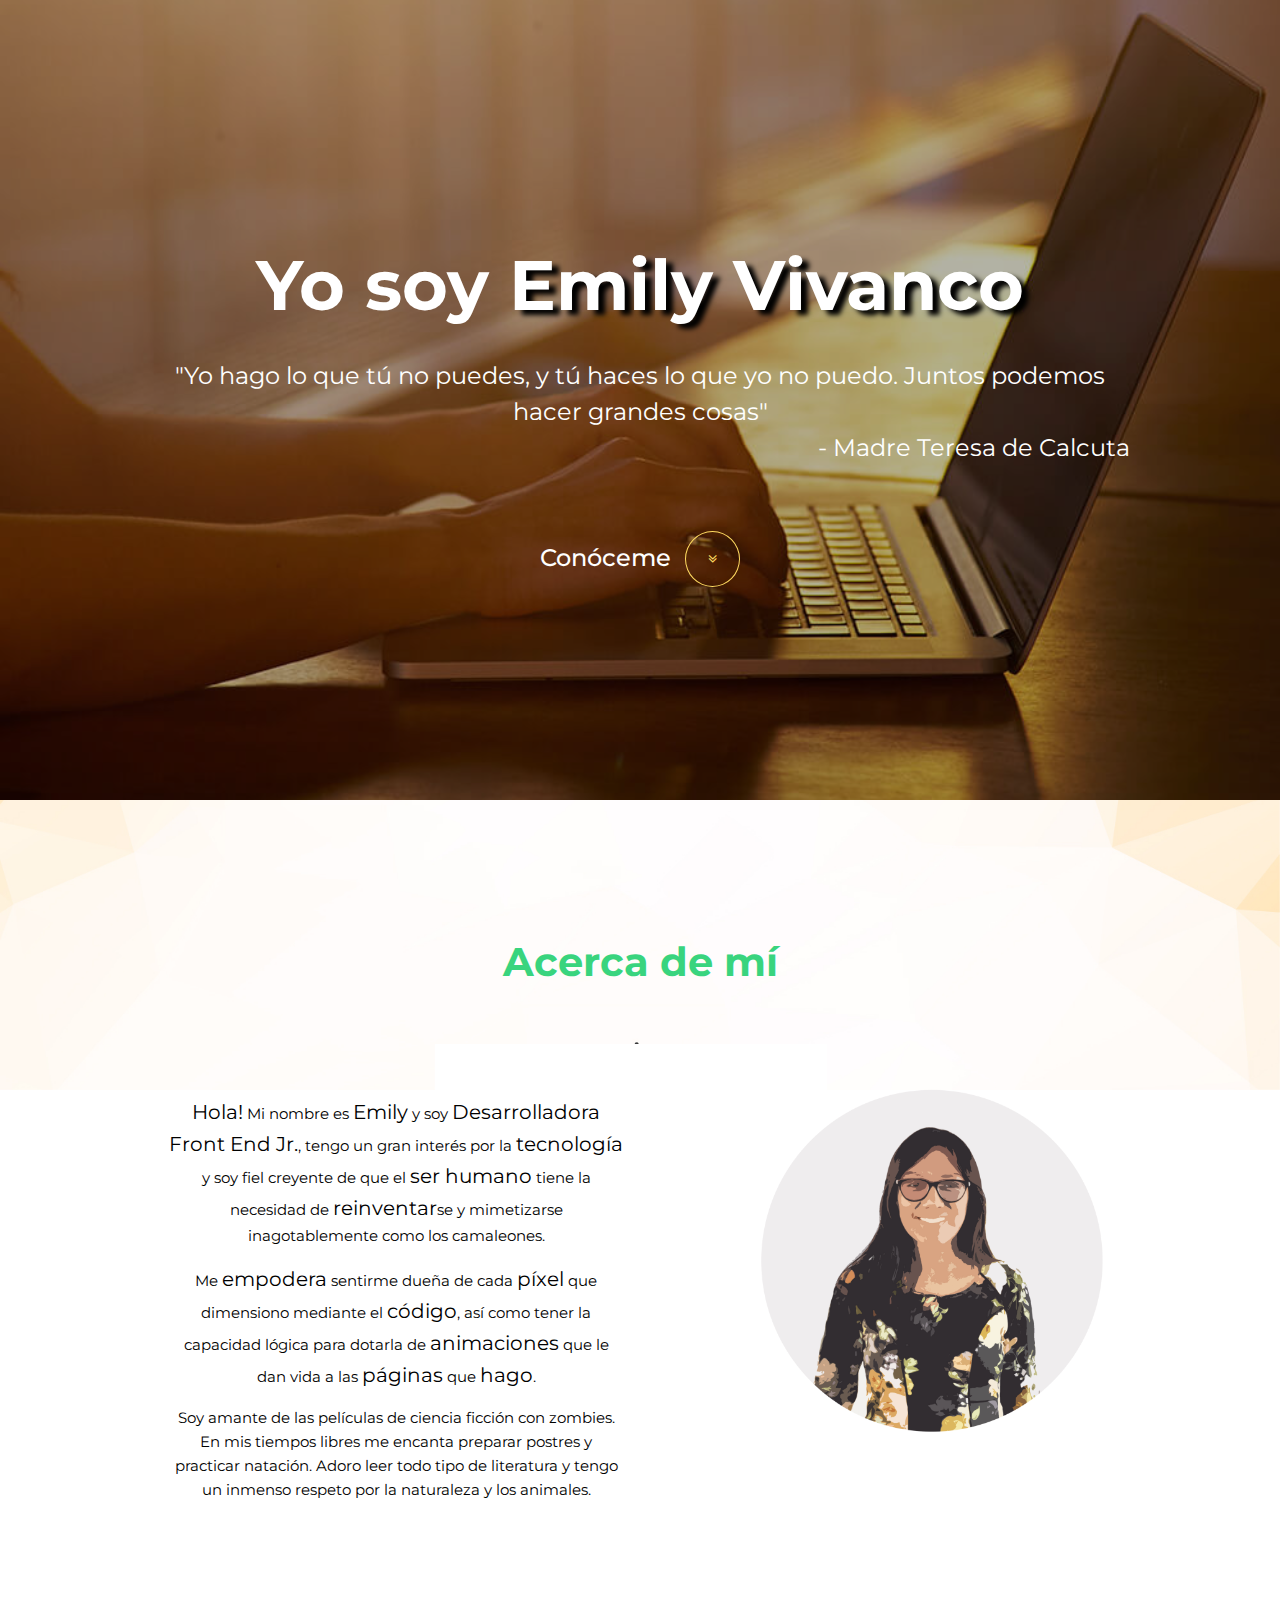
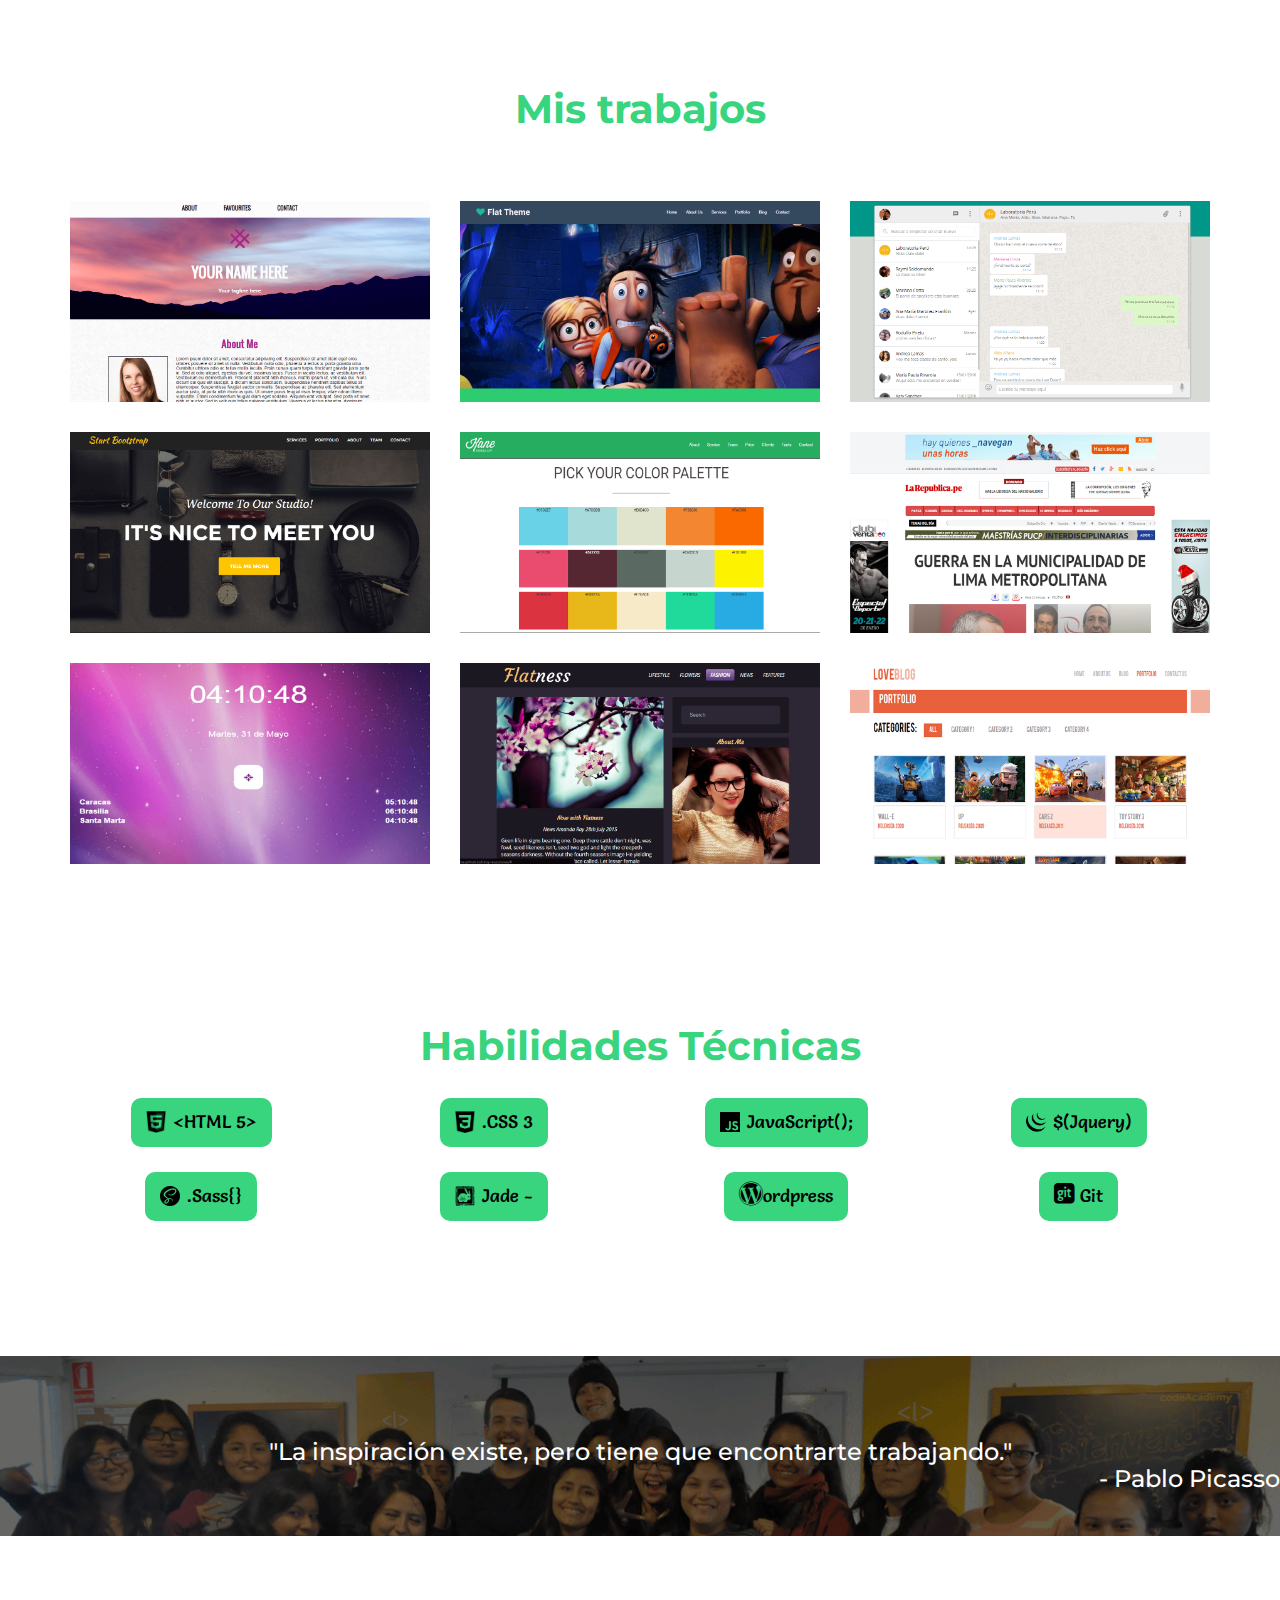
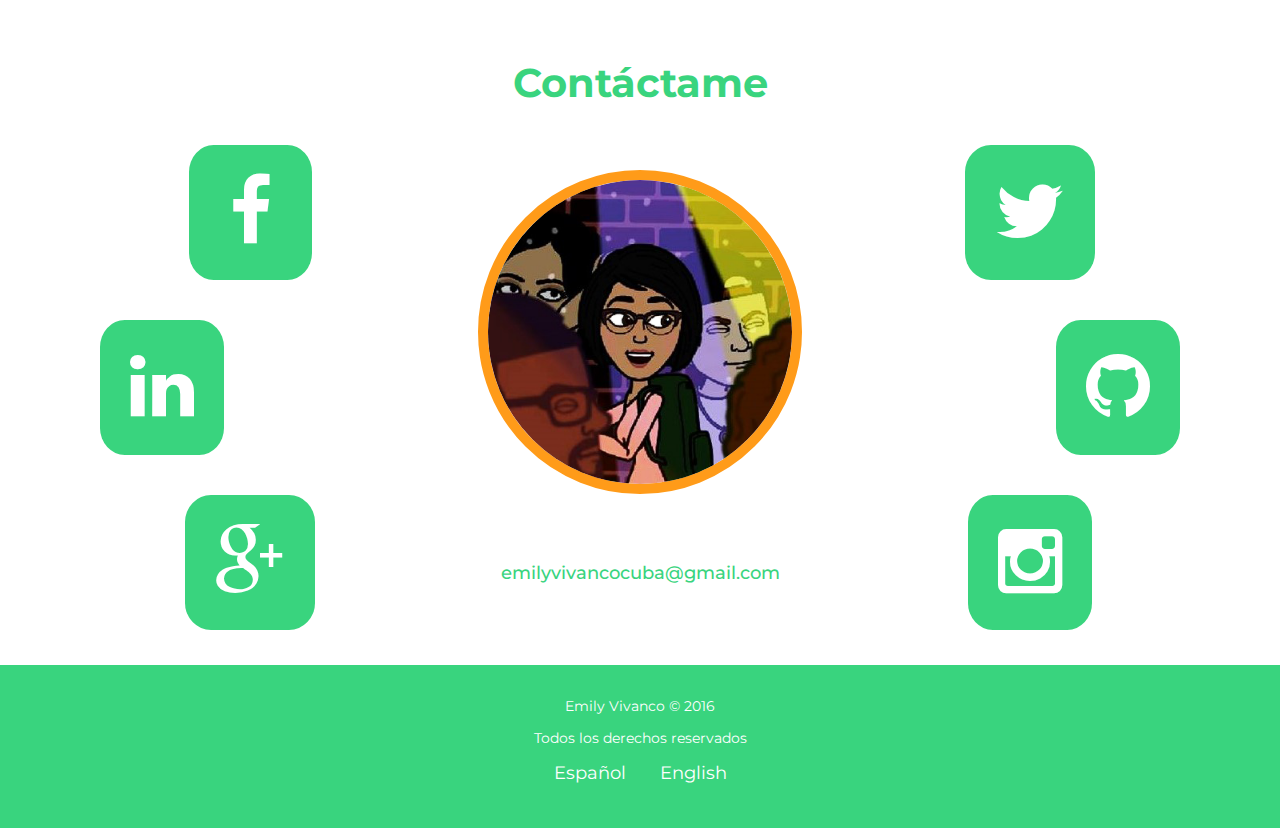
==== index.html @ cb4aa3bf "borrando antigua carpeta git" ====
<!DOCTYPE html>
<html lang="en">
  <head>
    <title>Emily Vivanco</title>
    <meta CHARSET="UTF-8">
    <meta http-equiv="X-UA-Compatible" content="IE=edge">
    <meta name="viewport" content="width=device-width, initial-scale=1">
    <link rel="icon" href="assets/images/favicon.ico" type="image/x-icon">
    <link rel="stylesheet" href="assets/css/bootstrap.min.css">
    <link rel="stylesheet" href="assets/font-awesome/css/font-awesome.min.css">
    <link rel="stylesheet" href="assets/css/main.css">
    <link href="https://fonts.googleapis.com/css?family=Montserrat:400,700" rel="stylesheet" type="text/css">
    <link href='https://fonts.googleapis.com/css?family=Salsa' rel='stylesheet' type='text/css'>
  </head>
  <body>  
    <header class="header_area" id="header_area">
      <nav class="navbar navbar-fixed-top nav-portafolio-theme">
        <div class="container">
          <div class="navbar-header">
            <button type="button" data-toggle="collapse" data-target="#navbar" aria-expanded="false" aria-controls="navbar" class="navbar-toggle collapsed">
              <span class="sr-only">Toggle Navigation</span>
              <span class="icon-bar"></span>
              <span class="icon-bar"></span>
              <span class="icon-bar"></span>
            </button>
            <h1>
              <a href="spanol.html" class="navbar-brand"><img src="assets/images/camaleon.png" alt="icon-camaleon">Emily</a>
            </h1>
          </div>
          <div id="navbar" class="navbar-collapse collapse">
            <ul class="nav navbar-nav navbar-right" id="navegador">
              <li class="active"><a href="#header_area">Inicio</a></li>
              <li><a href="#acerca_de_mi">Acerca de mí</a></li>
              <li><a href="#mis_trabajos">Mis trabajos</a></li>
              <li><a href="#habilidades">Habilidades</a></li>
              <li><a href="#contactame">Contáctame</a></li>
            </ul>
          </div>
        </div>
      </nav>
    </header>
    <div id="main">
      <section class="hero text-center w-100">
        <div class="hero-text">
          <h2 id="efecto-nombre">Yo soy <span class="shadow-gray">Emily Vivanco</span><span class="front">Front End Web Developer Jr.</span></h2>
          <h3>"Yo hago lo que tú no puedes, y tú haces lo que yo no puedo. Juntos podemos hacer grandes cosas"<span class="text-right block">- Madre Teresa de Calcuta</span></h3>
          <h5>Conóceme</h5>
          <a href="#acerca_de_mi" class="boton-hero scroll"><span class="fa fa-angle-double-down table-hijo angle-icon"></span></a>
        </div>
      </section>
      <section class="text-center w-100" id="acerca_de_mi">
        <h2 class="acerca_de_mi">Acerca de mí</h2>
        <div class="container">
          <div class="row">
            <div class="col-xs-10 col-sm-10 col-md-5 col-lg-5 col-xs-offset-1 col-sm-offset-1 col-md-offset-1 col-lg-offset-1">
              <p class="myself">
                <span>Hola!</span> Mi nombre es <span>Emily</span> y soy <span>Desarrolladora Front End Jr.</span>, tengo un gran interés por la <span>tecnología</span> y soy fiel creyente de que el <span>ser humano</span> tiene la necesidad de <span>reinventar</span>se y mimetizarse inagotablemente como los camaleones.
              </p>
              <p class="myself myself-middle">
                Me <span>empodera</span> sentirme dueña de cada <span>píxel</span> que dimensiono mediante el <span>código</span>, así como tener la capacidad lógica para dotarla de <span>animaciones</span> que le dan vida a las <span>páginas</span> que <span>hago</span>.
              </p>
              <p class="myself">
                Soy amante de las películas de ciencia ficción con zombies. En mis tiempos libres me encanta preparar postres y practicar natación. Adoro leer todo tipo de literatura y tengo un inmenso respeto por la naturaleza y los animales.
              </p>
            </div>
            <div class="col-xs-10 col-sm-10 col-md-4 col-lg-4 col-xs-offset-1 col-sm-offset-1 col-md-offset-1 col-lg-offset-1">
              <img src="assets/images/autora.png" alt="foto-emily-vivanco" class="imagen-autora">
            </div>
          </div>
        </div>
      </section>
      <section class="text-center w-100" id="mis_trabajos">
        <h2>Mis trabajos</h2>
        <div class="container">
          <div class="mis_proyectos">
            <div class="row">
              <div class="col-lg-4 col-md-6 col-sm-6 col-xs-12">
                <div class="hovereffect">
                  <img class="img-responsive w-100" src="assets/images/w1.png" alt="Imagen de proyecto 1 Emily Vivanco Portafolio">
                  <div class="overlay">
                    <h2>Prettify</h2>
                    <p>HTML5 CSS3</p>
                    <a class="info" target="_blank" href="http://emilyvivancocuba.github.io/PRETIFFY">
                      Vista Previa <i class="fa fa-eye"></i>
                    </a>
                    <a class="info" target="_blank" href="https://github.com/emilyvivancocuba/PRETIFFY">
                      <i class="fa fa-github"></i> Ver Github
                    </a>
                  </div>
                </div>
              </div>
              <div class="col-lg-4 col-md-6 col-sm-6 col-xs-12">
                <div class="hovereffect">
                  <img class="img-responsive w-100" src="assets/images/w2.png" alt="Imagen de proyecto 2 Emily Vivanco Portafolio">
                  <div class="overlay">
                    <h2>Flat Theme</h2>
                    <p>Bootstrap</p>
                    <a class="info" target="_blank" href="http://emilyvivancocuba.github.io/flat-theme">
                      Vista Previa <i class="fa fa-eye"></i>
                    </a>
                    <a class="info" target="_blank" href="https://github.com/emilyvivancocuba/flat-theme">
                      <i class="fa fa-github"></i> Ver Github
                    </a>
                  </div>
                </div>
              </div>
              <div class="col-lg-4 col-md-6 col-sm-6 col-xs-12">
                <div class="hovereffect">
                  <img class="img-responsive w-100" src="assets/images/w3.png" alt="Imagen de proyecto 3 Emily Vivanco Portafolio">
                  <div class="overlay">
                    <h2>Whatsapp Web</h2>
                    <p>Bootstrap Jquery</p>
                    <a class="info" target="_blank" href="http://emilyvivancocuba.github.io/whatsapp-web">
                      Vista Previa <i class="fa fa-eye"></i>
                    </a>
                    <a class="info" target="_blank" href="https://github.com/emilyvivancocuba/whatsapp-web">
                      <i class="fa fa-github"></i> Ver Github
                    </a>
                  </div>
                </div>
              </div>
              <div class="col-lg-4 col-md-6 col-sm-6 col-xs-12">
                <div class="hovereffect">
                  <img class="img-responsive w-100" src="assets/images/w4.png" alt="Imagen de proyecto 4 Emily Vivanco Portafolio">
                  <div class="overlay">
                    <h2>Agency Theme</h2>
                    <p>Jade Sass JS</p>
                    <a class="info" target="_blank" href="http://emilyvivancocuba.github.io/Agency-theme">
                      Vista Previa <i class="fa fa-eye"></i>
                    </a>
                    <a class="info" target="_blank" href="https://github.com/emilyvivancocuba/Agency-theme">
                      <i class="fa fa-github"></i> Ver Github
                    </a>
                  </div>
                </div>
              </div>
              <div class="col-lg-4 col-md-6 col-sm-6 col-xs-12">
                <div class="hovereffect">
                  <img class="img-responsive w-100" src="assets/images/w5.png" alt="Imagen de proyecto 5 Emily Vivanco Portafolio">
                  <div class="overlay">
                    <h2>Kane Mobile App</h2>
                    <p>Bootstrap Sass</p>
                    <a class="info" target="_blank" href="http://emilyvivancocuba.github.io/kane/">
                      Vista Previa <i class="fa fa-eye"></i>
                    </a>
                    <a class="info" target="_blank" href="https://github.com/emilyvivancocuba/kane">
                      <i class="fa fa-github"></i> Ver Github
                    </a>
                  </div>
                </div>
              </div>
              <div class="col-lg-4 col-md-6 col-sm-6 col-xs-12">
                <div class="hovereffect">
                  <img class="img-responsive w-100" src="assets/images/w6.png" alt="Imagen de proyecto 6 Emily Vivanco Portafolio">
                  <div class="overlay">
                    <h2>La República</h2>
                    <p>Bootstrap Sass Jade JS</p>
                    <a class="info" target="_blank" href="http://emilyvivancocuba.github.io/Examen-grupal-La-Republica">
                      Vista Previa <i class="fa fa-eye"></i>
                    </a>
                    <a class="info" target="_blank" href="https://github.com/emilyvivancocuba/Examen-grupal-La-Republica">
                      <i class="fa fa-github"></i> Ver Github
                    </a>
                  </div>
                </div>
              </div>
              <div class="col-lg-4 col-md-6 col-sm-6 col-xs-12">
                <div class="hovereffect">
                  <img class="img-responsive w-100" src="assets/images/w7.png" alt="Imagen de proyecto 7 Emily Vivanco Portafolio">
                  <div class="overlay">
                    <h2>Reloj Digital</h2>
                    <p>Jquery Bootstrap Aplicación movil</p>
                    <a class="info" target="_blank" href="http://emilyvivancocuba.github.io/reloj-digital/">
                      Vista Previa <i class="fa fa-eye"></i>
                    </a>
                    <a class="info" target="_blank" href="https://github.com/emilyvivancocuba/reloj-digital">
                      <i class="fa fa-github"></i> Ver Github
                    </a>
                  </div>
                </div>
              </div>
              <div class="col-lg-4 col-md-6 col-sm-6 col-xs-12">
                <div class="hovereffect">
                  <img class="img-responsive w-100" src="assets/images/w8.png" alt="Imagen de proyecto 8 Emily Vivanco Portafolio">
                  <div class="overlay">
                    <h2>Flatness</h2>
                    <p>HTML5 CSS3 Responsive Design</p>
                    <a class="info" target="_blank" href="http://emilyvivancocuba.github.io/blog-responsive/">
                      Vista Previa <i class="fa fa-eye"></i>
                    </a>
                    <a class="info" target="_blank" href="https://github.com/emilyvivancocuba/blog-responsive">
                      <i class="fa fa-github"></i> Ver Github
                    </a>
                  </div>
                </div>
              </div>
              <div class="col-lg-4 col-md-6 col-sm-6 col-xs-12">
                <div class="hovereffect">
                  <img class="img-responsive w-100" src="assets/images/w9.png" alt="Imagen de proyecto 9 Emily Vivanco Portafolio">
                  <div class="overlay">
                    <h2>LoveBlog</h2>
                    <p>Bootstrap Sass Jquery</p>
                    <a class="info" target="_blank" href="http://emilyvivancocuba.github.io/LoveBlog">
                      Vista Previa <i class="fa fa-eye"></i>
                    </a>
                    <a class="info" target="_blank" href="https://github.com/emilyvivancocuba/LoveBlog/">
                      <i class="fa fa-github"></i> Ver Github
                    </a>
                  </div>
                </div>
              </div>
            </div>
          </div>
        </div>
      </section>
      <section class="text-center w-100" id="habilidades">
        <h2>Habilidades Técnicas</h2>
        <div class="skills_titles">
          <div class="container">
            <div class="fila_skills">
              <div class="row">
                <div class="col-lg-3 col-md-3 col-sm-3 col-xs-6">
                  <div id="circunferencia_skill_html5"></div>
                  <button class="btn_habilidad"><img src="assets/images/html_icon.png" alt="HTML icon" class="icon_h"><a target="_blank" href="https://www.w3.org/TR/html5/">&#60HTML 5&#62</a></button>
                </div>
                <div class="col-lg-3 col-md-3 col-sm-3 col-xs-6">
                  <div id="circunferencia_skill_css3"></div>
                  <button class="btn_habilidad"><img src="assets/images/css_icon.png" alt="CSS icon" class="icon_h"><a target="_blank" href="https://www.w3.org/TR/CSS/">.CSS 3</a></button>
                </div>
                <div class="col-lg-3 col-md-3 col-sm-3 col-xs-6">
                  <div id="circunferencia_skill_js"></div>
                  <button class="btn_habilidad"><img src="assets/images/js_icon.png" alt="JS icon" class="icon_h"><a target="_blank" href="https://www.javascript.com/">JavaScript();</a></button>
                </div>
                <div class="col-lg-3 col-md-3 col-sm-3 col-xs-6">
                  <div id="circunferencia_skill_jquery"></div>
                  <button class="btn_habilidad"><img src="assets/images/jquery_icon.png" alt="Jquery icon" class="icon_h"><a target="_blank" href="https://jquery.com/">$(Jquery)</a></button>
                </div>
              </div>
            </div>
            <div class="row">
              <div class="col-lg-3 col-md-3 col-sm-3 col-xs-6">
                <div id="circunferencia_skill_sass"></div>
                <button class="btn_habilidad"><img src="assets/images/sass_icon.png" alt="Sass icon" class="icon_h"><a target="_blank" href="http://sass-lang.com/">.Sass{}</a></button>
              </div>
              <div class="col-lg-3 col-md-3 col-sm-3 col-xs-6">
                <div id="circunferencia_skill_jade"></div>
                <button class="btn_habilidad"><img src="assets/images/jade_icon.png" alt="Jade icon" class="icon_h"><a target="_blank" href="http://jade-lang.com/">Jade -</a></button>
              </div>
              <div class="col-lg-3 col-md-3 col-sm-3 col-xs-6">
                <div id="circunferencia_skill_wordpress"></div>
                <button class="btn_habilidad"><a target="_blank" href="https://es.wordpress.com/"><i class="fa fa-wordpress icon_w_git"></i>ordpress</a></button>
              </div>
              <!-- <div class="col-lg-3 col-md-3 col-sm-3 col-xs-6">
                <div id="circunferencia_skill_photoshop"></div>
                <button class="btn_habilidad">Photoshop <span class="size-12">CS6</span></button>
              </div> -->
              <div class="col-lg-3 col-md-3 col-sm-3 col-xs-6">
                <div id="circunferencia_skill_git"></div>
                <button class="btn_habilidad"><a target="_blank" href="https://git-scm.com/"><i class="fa fa-git-square icon_w_git"></i> Git</a></button>
              </div>
            </div>
          </div>
        </div>
      </section>
      <section class="gif_laboratoria w-100">
        <h3>"La inspiración existe, pero tiene que encontrarte trabajando."<span class="text-right block">- Pablo Picasso</span></h3>
      </section>
      <section class="text-center w-100" id="contactame">
        <h2 class="contactame">Contáctame</h2>
        <div class="container">
          <div class="row">
            <div class="col-xs-12 col-sm-4 col-md-4 col-lg-4" id="izquierda">
              <a href="https://es-la.facebook.com/emily.vivanco" class="redes" name="Facebook Emily">
                <i class="fa fa-facebook iconos-contacto facebook"></i>
              </a>
              <a href="https://pe.linkedin.com/in/emilyvivancocuba" class="redes linkedin" name="Linkedin Emily">
                <i class="fa fa-linkedin iconos-contacto"></i>
              </a>
              <a href="https://plus.google.com/u/0/+EmilyVivanco" class="redes" name="Google Emily">
                <i class="fa fa-google-plus iconos-contacto"></i>
              </a>
            </div>
            <div class="col-xs-12 col-sm-4 col-md-4 col-lg-4">
              <img src="assets/images/avatar2.png" alt="avatar-autora-emily-vivanco" id="avatar-autora">
              <h4 class="text-center mi-correo">emilyvivancocuba@gmail.com</h4>
            </div>
            <div class="col-xs-12 col-sm-4 col-md-4 col-lg-4" id="derecha">
              <a href="https://twitter.com/emilyvivanco" class="redes" name="Twitter Emily">
                <i class="fa fa-twitter iconos-contacto"></i>
              </a>
              <a href="https://github.com/emilyvivancocuba" class="redes github" name="Github Emily">
                <i class="fa fa-github iconos-contacto"></i>
              </a>
              <a href="https://www.instagram.com/emilyvivancocuba/" class="redes" name="Instagram Emily">
                <i class="fa fa-instagram iconos-contacto"></i>
              </a>
            </div>
          </div>
        </div>
      </section>
    </div>
    <footer class="w-100 text-center">
      <div class="container">
        <div class="row">
          <div class="col-xs-12 col-sm-12 col-md-12 col-lg-12">
            <p>Emily Vivanco &copy 2016</p>
            <p>Todos los derechos reservados</p>
            <p>
              <a href="#header_area">Español</a>
              <a href="english.html">English</a>
            </p>
          </div>
        </div>
      </div>
    </footer>
    
    <script type="text/javascript" src="assets/js/jquery.js"></script>
    <script type="text/javascript" src="assets/js/jquery.circliful.min.js"></script>
    <script type="text/javascript" src="assets/js/propio.js"></script>
    <script type="text/javascript" src="assets/js/bootstrap.min.js"></script>
  </body>
</html>
---- assets/css/main.css ----
* {
  -webkit-box-sizing: border-box;
  -moz-box-sizing: border-box;
  box-sizing: border-box; }

*:before,
*:after {
  -webkit-box-sizing: border-box;
  -moz-box-sizing: border-box;
  box-sizing: border-box;
}
button, a{
  transition: .3s;
}
a, a:hover, a:focus{
  text-decoration: none;
}
body {
  font-family: 'Montserrat', Helvetica, Arial, sans-serif;
  line-height: 1.6;
  color: #fff;
  font-weight: 400;
}

h2{
    font-family: 'Montserrat';
    font-weight: 700;
    color: rgb(57, 212, 126);
    font-size: 40px;
}

/*ESTILOS HEADER*/
.nav-portafolio-theme{
  padding-top: 10px;
  padding-bottom: 10px;
}
.navbar-toggle {
  border: 1px solid #FFF938;
}
.navbar-toggle .icon-bar {
  background-color: #FFF938;
}
h1{
  padding: 0px;
  margin:0px;
}
.navbar-brand {
  font-family: 'Salsa', cursiva;
  color: #fff;
  font-size: 32px;
}
.navbar-brand:hover, .navbar-brand:focus {
  color: rgba(255, 255, 255, 0.8);
}
.navbar-right a {
  color: #fff;
}

.nav li a:hover, .nav li a:focus {
  background-color: transparent;
  color: #FFF938;
}
.navbar-brand>img{
  display: inline-table;
  padding-bottom: 9px;
  width: 42px;
  margin-right: 6px;
}
.header_area{
  display: none;
}
/*INICIO ESTILOS SECCION PRINCIPAL*/

.hero {
  background-image: url(../images/hero-img1.jpg);
  display: table;
  background-color: rgba(0, 0, 0, 0.3);
  background-blend-mode: color;
  background-attachment: fixed;
  background-repeat: no-repeat;
  background-position: center;
  background-size: cover;
  height: 800px;
}

.hero-text {
  display: table-cell;
  vertical-align: middle;
  color: #fff;
  padding-left: 150px;
  padding-right: 150px;
}
.hero-text h2{
  font-weight: 700;
  font-size: 70px;
  line-height: 1.5;
  color: #fff;
}
.hero-text h2 span.front{
  font-family: 'Salsa', Helvetica;
  display: block;
  font-size: 40px;
}
.shadow-gray{
  text-shadow: 7px 5px 5px #000;
}
.hero-text h3 {
  font-weight: 400;
  font-size: 24px;
  line-height: 1.5;
  margin-bottom: 25px;
}
.hero-text h5{
  display: inline-block;
  margin-right: 10px;
  font-size: 24px;
}
.boton-hero{
  padding: 20px;
  border-radius: 50%;
  background-color: transparent;
  border: 1px solid #FFDB61;
  display: inline-table;
  margin: auto;
  width: 55px;
  height: 55px;
  margin-top: 40px;
}
.boton-hero:hover, .boton-hero:focus{
  background-color: transparent;
}
.angle-icon{
  color: #FFDB61;
  display: table-cell;
  vertical-align: middle;
}
#navegador li.active a {
    color: #FFF938;
}
.navbar {
  margin-bottom: 0px;
}


/*MAIN*/
#main{
  background-image: url(../images/bg-orange2.png);
  background-size: cover;
  background-position: center center;
  background-repeat: no-repeat;
  background-attachment: fixed;
}

/*SECCIONES*/
section.w-100{
  padding-top: 75px;
  padding-bottom: 35px;
}
section.w-100.hero{
  padding-top: 0px;
  padding-bottom: 0px;
}
/*HABILIDADES*/
#habilidades{
}
#habilidades h2{
  padding-top: 30px;
}
.icon_h{
  width: 20px;
  margin-top: -10px;
  margin-right: 7px;
}
.fila_skills{
  padding-top: 20px;
  padding-bottom: 25px;
}
/*SKILLS*/
a.a_skill{
  position: relative;
  display: inline-block;
  margin: 15px 25px;
  outline: none;
  color: #fff;
  text-decoration: none;
  text-transform: uppercase;
  letter-spacing: 1px;
  font-weight: 400;
  text-shadow: 0 0 1px rgba(255,255,255,0.3);
  font-size: 1.35em;
  background: #cd4436;
  
}
a.a_skill:hover,
a.a_skill:focus {
  outline: none;
}
.skills_titles{
  padding-left: 30px;
  padding-right: 30px;
}
.skills_titles a.a_skill {
  overflow: hidden;
  padding: 0 4px;
  height: 1em;
}

.skills_titles a.a_skill span {
  position: relative;
  display: inline-block;
  -webkit-transition: -webkit-transform 0.3s;
  -moz-transition: -moz-transform 0.3s;
  transition: transform 0.3s;

}

.skills_titles a.a_skill span::before {
  position: absolute;
  top: 100%;
  content: attr(data-hover);
  font-weight: 700;
  -webkit-transform: translate3d(0,0,0);
  -moz-transform: translate3d(0,0,0);
  transform: translate3d(0,0,0);
}

.skills_titles a.a_skill:hover span,
.skills_titles a.a_skill:focus span {
  -webkit-transform: translateY(-100%);
  -moz-transform: translateY(-100%);
  transform: translateY(-100%);
}
.timer{
  fill: #000;
}
.escondido{
  display: none;
}

.btn_habilidad {
    font-family: 'Salsa', Arial;
    cursor: pointer;
    padding: 10px 15px;
    font-size: 18px;
    text-align: center;
    overflow: hidden;
    color: #000000;
    transition: all .7s ease;
    background: linear-gradient(90deg, #FF9B19 3px, rgb(57, 212, 126) 1px);
    background-size: 204px 1px;
    background-position: 50% 50%;
    border: 0px solid #fff;
    outline: none;
    border-radius: 10px;
}
.btn_habilidad a{
  color: #000;
  text-decoration: none;
}
.btn_habilidad:hover{
  background-size:3px 1px;
}
.svg-container{
  line-height: 0px;
}
.circliful{
  margin-bottom: -60px;
}
.icon_w_git{
  font-size: 24px;
}
.imagen-autora{
  margin-top: 50px;
  width: 100%;
  border-radius: 50%;
}
.myself{
  color: #000;
  font-size: 15px;
}
.myself span{
  font-size: 20px;
  font-style: bold;
}
.myself:first-child{
  margin-top: 67px;
}
.myself:last-child{
  margin-bottom: 30px;
}
.myself-middle{
  margin-top: 15px;
  margin-bottom: 15px;
}

#avatar-autora{
  width: 90%;
  border-radius: 50%;
  border: 10px solid #FF9B19;
  margin-top: 25px;
  margin-bottom: 60px;
}


#mis_trabajos{
  padding-top: 100px;
}


.iconos-contacto{
  color: #fff;
  font-size: 75px;
  transition: 1s;
  display: inline-block;
  height: 100px;
  width: 100px;
  border-radius: 20%;
  padding: 30px;
  background-color: #39D47E;
}
.iconos-contacto:hover, .iconos-contacto:focus{
  border-radius: 100%;
}
.mi-correo{
  color: #39D47E;
}

.facebook{
  padding-left: 40px;
  padding-right: 40px;
}

.contactame{
  margin-bottom: 40px;
}
#contactame{
}
.acerca_de_mi{
  margin-top: 40px;
  margin-bottom: 45px;
}
#acerca_de_mi{
  padding-top: 100px;
}
footer{
  padding: 30px 0px;
  background-color: #39D47E;
}
footer a{
  margin-left: 15px;
  margin-right: 15px;
  color: inherit;
  font-size: 18px;
  font-style: bold;
}
footer a:hover, footer a:focus{
  color: inherit;
}

.hovereffect {
  height: 100%;
  width: 100%;
  float: left;
  overflow: hidden;
  position: relative;
  text-align: center;
  cursor: default;
  margin-top: 30px;
}

.hovereffect .overlay {
  width: 100%;
  height: 100%;
  position: absolute;
  overflow: hidden;
  top: 0;
  left: 0;
  background-color: rgba(57, 212, 126, 0.88);
  opacity: 0;
  filter: alpha(opacity=0);
  -webkit-transform: translate(460px, -100px) rotate(180deg);
  -ms-transform: translate(460px, -100px) rotate(180deg);
  transform: translate(460px, -100px) rotate(180deg);
  -webkit-transition: all 0.2s 0.4s ease-in-out;
  transition: all 0.2s 0.4s ease-in-out;
}

.hovereffect img {
  width: 100%;
  display: block;
  position: relative;
  -webkit-transition: all 0.2s ease-in;
  transition: all 0.2s ease-in;
}

.hovereffect h2 {
  text-transform: uppercase;
  color: #fff;
  text-align: center;
  position: relative;
  font-size: 17px;
  padding: 10px;
  background: rgb(255, 182, 87);
}
a.info{
  border-radius: 15px;
}
.hovereffect a.info {
  display: inline-block;
  text-decoration: none;
  padding: 7px 14px;
  text-transform: uppercase;
  color: #FFF62D;
  border: 1px solid #FFF62D;
  margin: 50px 0 0 0;
  background-color: transparent;
  -webkit-transform: translateY(-200px);
  -ms-transform: translateY(-200px);
  transform: translateY(-200px);
  -webkit-transition: all 0.2s ease-in-out;
  transition: all 0.2s ease-in-out;
}

.hovereffect a.info:hover {
  box-shadow: 0 0 5px #fff;
}

.hovereffect:hover .overlay {
  opacity: 1;
  filter: alpha(opacity=100);
  -webkit-transition-delay: 0s;
  transition-delay: 0s;
  -webkit-transform: translate(0px, 0px);
  -ms-transform: translate(0px, 0px);
  transform: translate(0px, 0px);
}

.hovereffect:hover h2 {
  -webkit-transform: translateY(0px);
  -ms-transform: translateY(0px);
  transform: translateY(0px);
  -webkit-transition-delay: 0.5s;
  transition-delay: 0.5s;
}

.hovereffect:hover a.info {
  -webkit-transform: translateY(0px);
  -ms-transform: translateY(0px);
  transform: translateY(0px);
  -webkit-transition-delay: 0.3s;
  transition-delay: 0.3s;
}
.mis_proyectos .row{
  padding-top: 30px;
}

.gif_laboratoria{
  margin-top: 100px;
  margin-bottom: 30px;
  background-image: url(../images/labo1.gif);
  display: table;
  background-color: rgba(0, 0, 0, 0.6);
  background-blend-mode: color;
  background-repeat: no-repeat;
  background-position: 100% 23%;
  background-size: cover;
  height: 180px;
}
.gif_laboratoria h3{
  display: table-cell;
  vertical-align: middle;
  text-align: center;
}
.git_laboratoria h3 span{
  margin-right: 15px;
}


a.info i{
  font-size: 18px;
}
a.redes{
  display: table;
  margin: auto;
}
a.redes i{
  display: table-cell;
  vertical-align: middle;
}
a.linkedin{
  margin-left: 30px;
  margin-top: 40px;
  margin-bottom: 40px;
}
a.github{
  margin-right: 30px;
  margin-top: 40px;
  margin-bottom: 40px;
}
/*UTILITIES*/
.w-100{
  width: 100%;
}
.block{
  display: block;
}
.size-12{
  font-size: 12px;
}
.pd-10{
  padding-top: 20px;
  padding-bottom: 20px;
}





::selection {
  text-shadow: none;
  background: #F89E64;
}

::-webkit-scrollbar {
  width: 0px; }
  ::-webkit-scrollbar-track-piece {
    background-color: transparent; }
  ::-webkit-scrollbar-button {
    width: 0px;
    height: 0px; }
  ::-webkit-scrollbar-thumb {
    background-color: transparent; }


/*RESPONSIVE c:*/

@media only screen and (max-width: 1199px){
  .iconos-contacto {
    font-size: 50px;
  }
}

@media only screen and (max-width: 992px) {
  .circliful{
    margin-bottom: -38px;
  }
}

@media only screen and (max-width: 991px) {
  a.linkedin {
    margin-left: -20px;
    margin-top: 30px;
    margin-bottom: 30px;
  }
  a.github {
    margin-right: -20px;
    margin-top: 30px;
    margin-bottom: 30px;
  }
  .mi-correo{
    font-size: 16px;
  }
  .iconos-contacto{
    padding: 20px;
  }
}


@media only screen and (max-width: 767px){
  a.redes {
    display: inline-table;
  }
  a.linkedin {
    margin-left: 15px;
    margin-top: 0px;
    margin-bottom: 0px;
    margin-right: 15px;
  }
  .facebook{
    padding-left: 25px;
    padding-right: 25px;
  }
  a.github {
    margin-left: 15px;
    margin-top: 0px;
    margin-bottom: 0px;
    margin-right: 15px;
  }
  #avatar-autora{
    width: 60%;
    margin-top: 15px;
    margin-bottom: 15px;
  }
  .iconos-contacto {
    font-size: 45px;
    height: 60px;
    width: 60px;
  }
}

@media only screen and (max-width: 750px) {
  .hero-text{
    padding-left: 7px;
    padding-right: 7px;
  }
  h2{
    font-size: 30px;
  }
  .mis_proyectos .row{
    padding-top: 0px;
  }
}

@media only screen and (max-width: 515px) {
  .btn_habilidad {
    padding: 5px 10px;
    font-size: 14px;
  }
  .circliful{
    margin-bottom: -43px;
  }
  .hero-text h2 {
    font-size: 55px;
  }
}


@media only screen and (max-width: 400px){
  .hovereffect a.info {
    margin: 25px 0 0 0;
  }
  .skills_titles {
    padding-left: 0px;
    padding-right: 0px;
  }
}



@media only screen and (max-width: 330px){
  .hovereffect a.info {
    margin: 15px 0 0 0;
  }
  .iconos-contacto {
    font-size: 35px;
  }
}

@media only screen and (max-width: 320px){
  .btn_habilidad {
      padding: 5px 10px;
      font-size: 10px;
  }
}

@media only screen and (max-width: 315px){
  .hovereffect a.info {
    margin: -5px 0 0 0;
  }
}


@media only screen and (min-width: 768px) {
  .circliful{
    margin-bottom: -63px;
  }
}



  

@media only screen and (max-width: 991px) and (min-width: 768px){
  #navegador{
    margin-top: -60px;
  }
  #navegador a{
    font-size: 12px;
  }
}
@media only screen and (max-width: 767px) and (min-width: 528px){
  #navegador{
    margin-top: 6px;
  }
  #navegador a{
    font-size: 12px;
  }
}
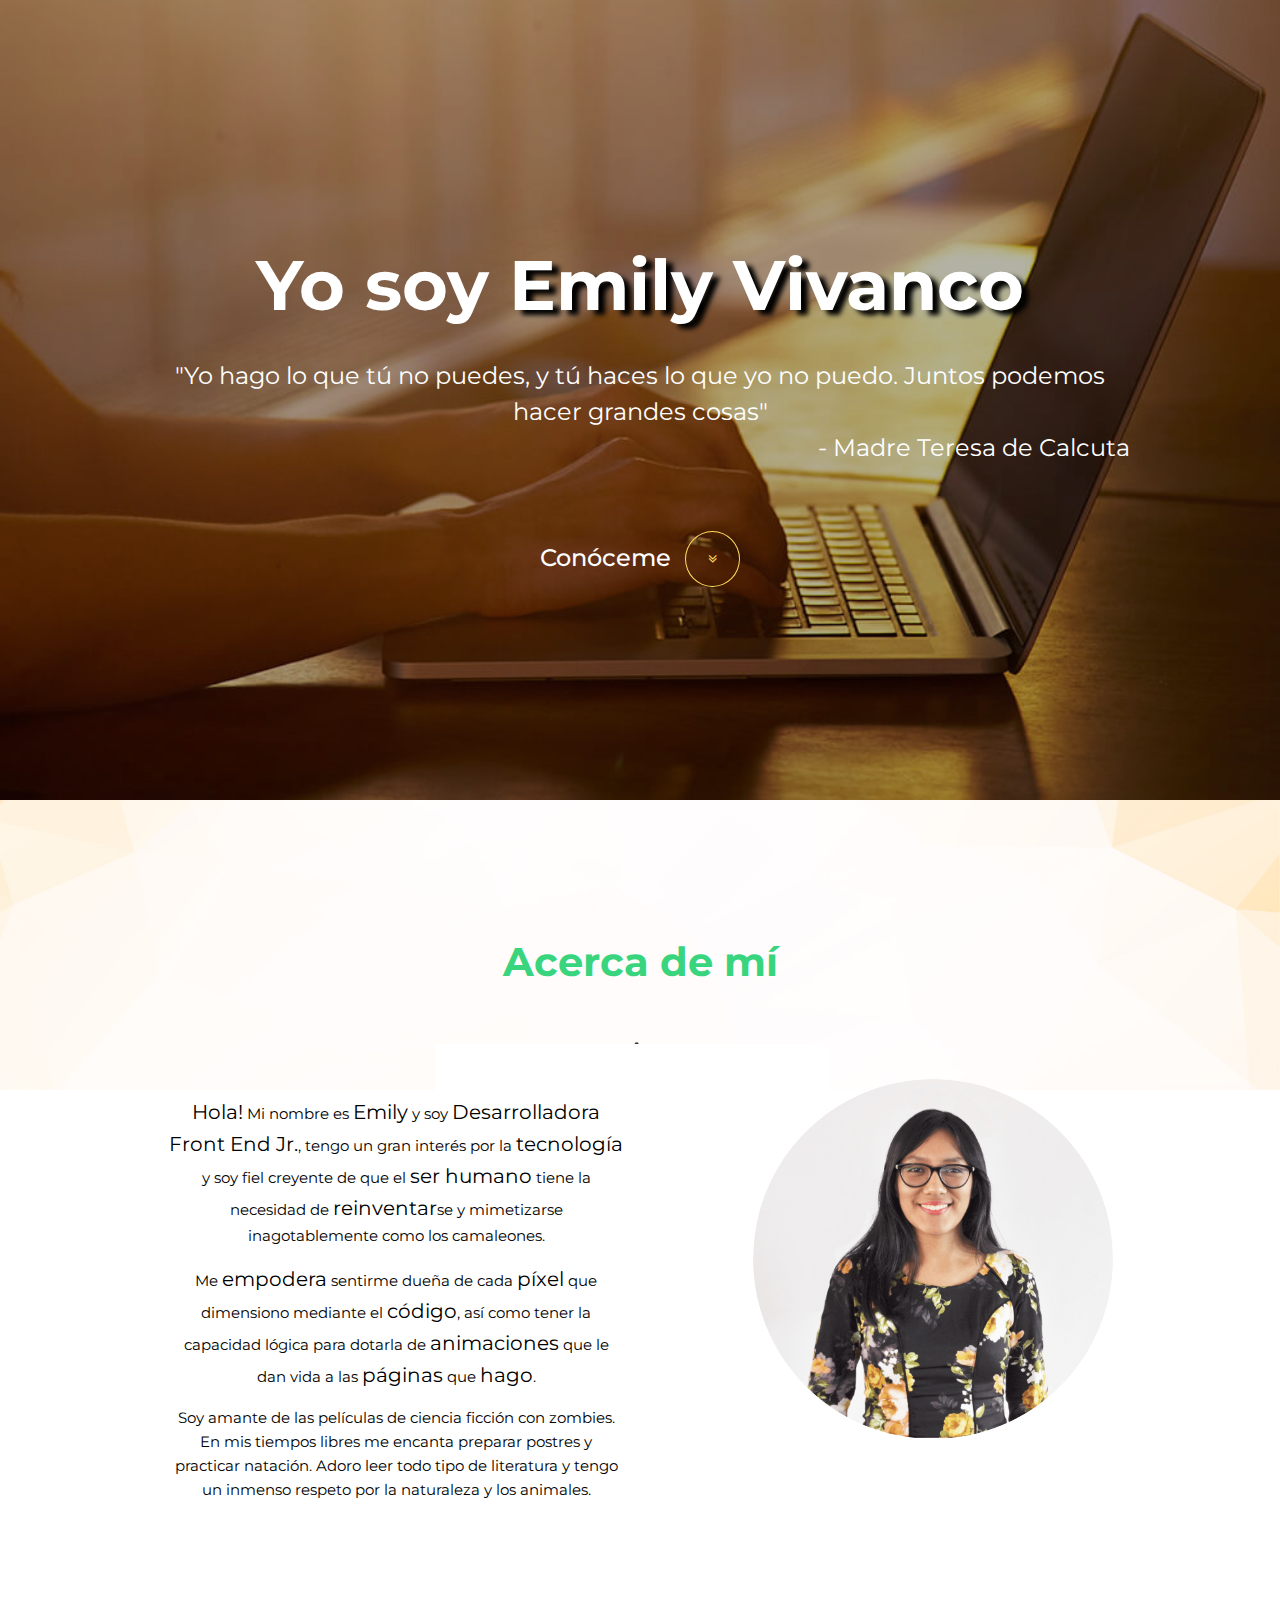
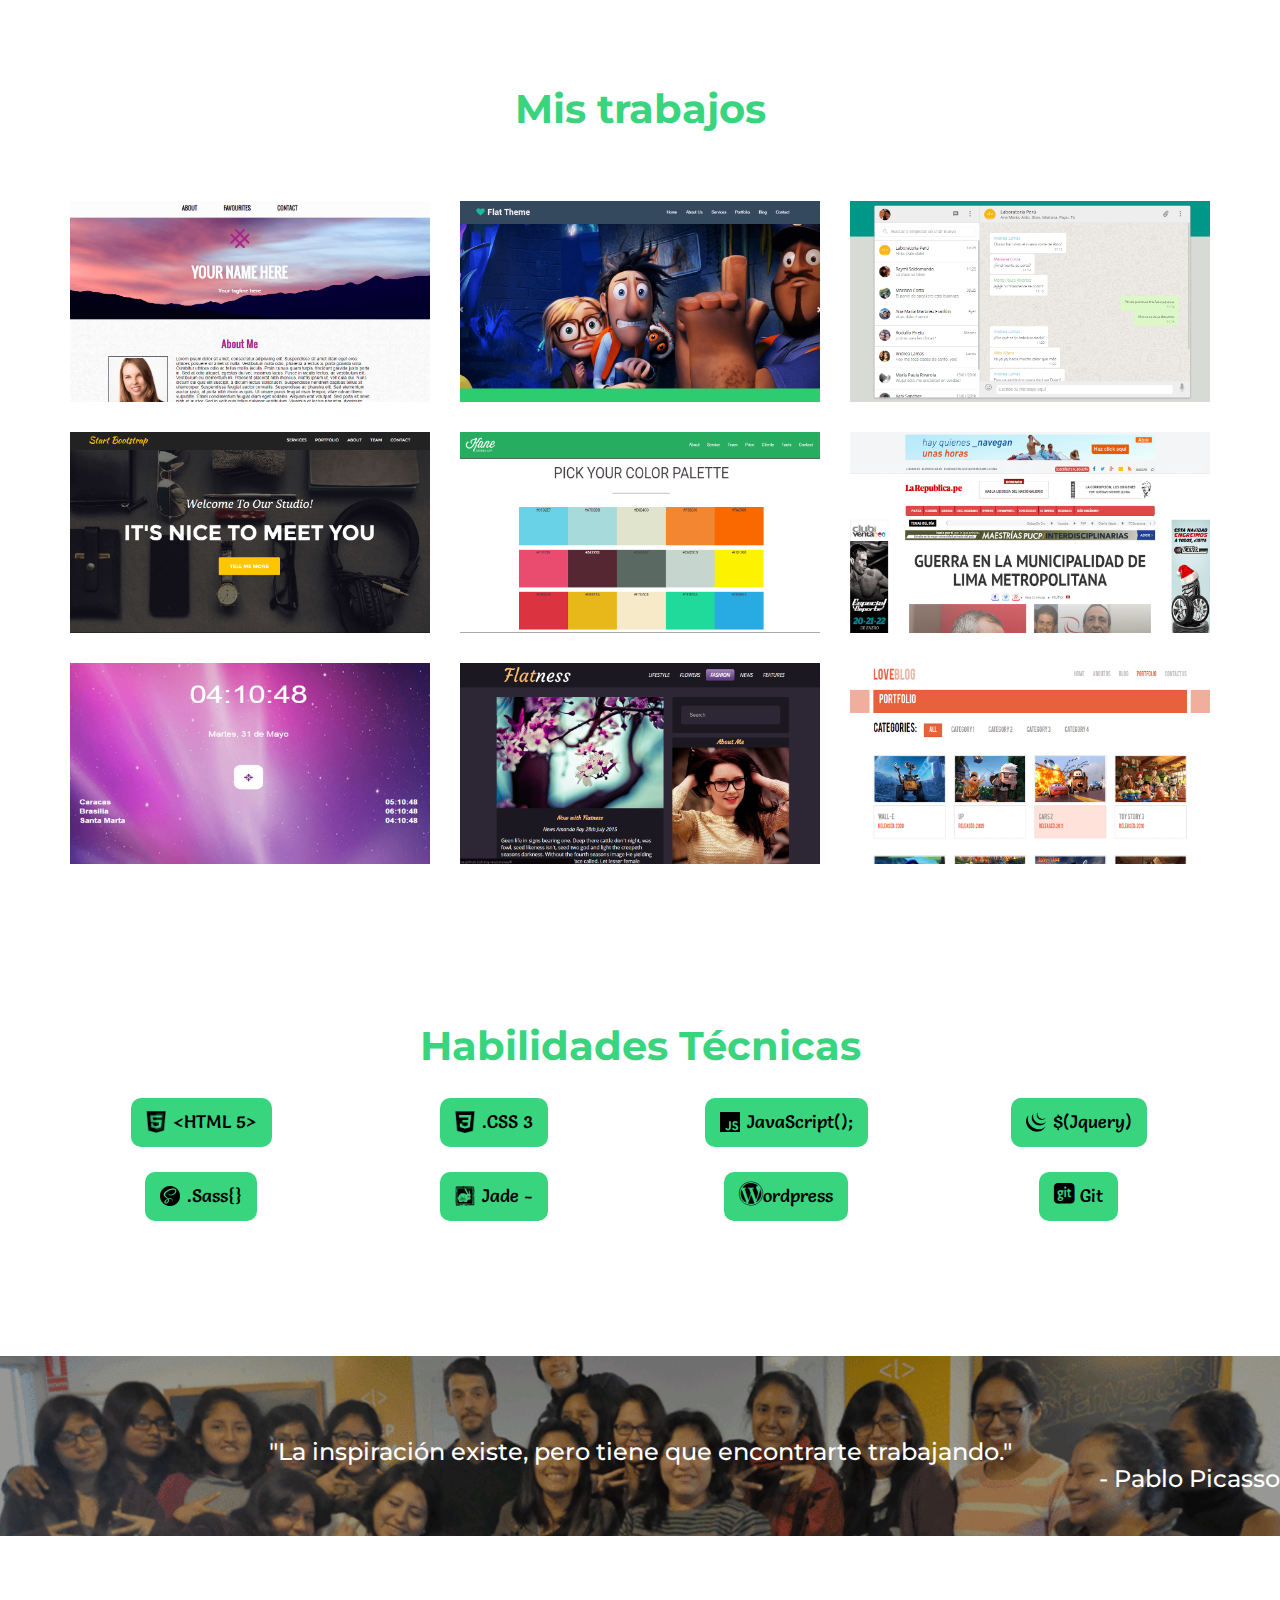
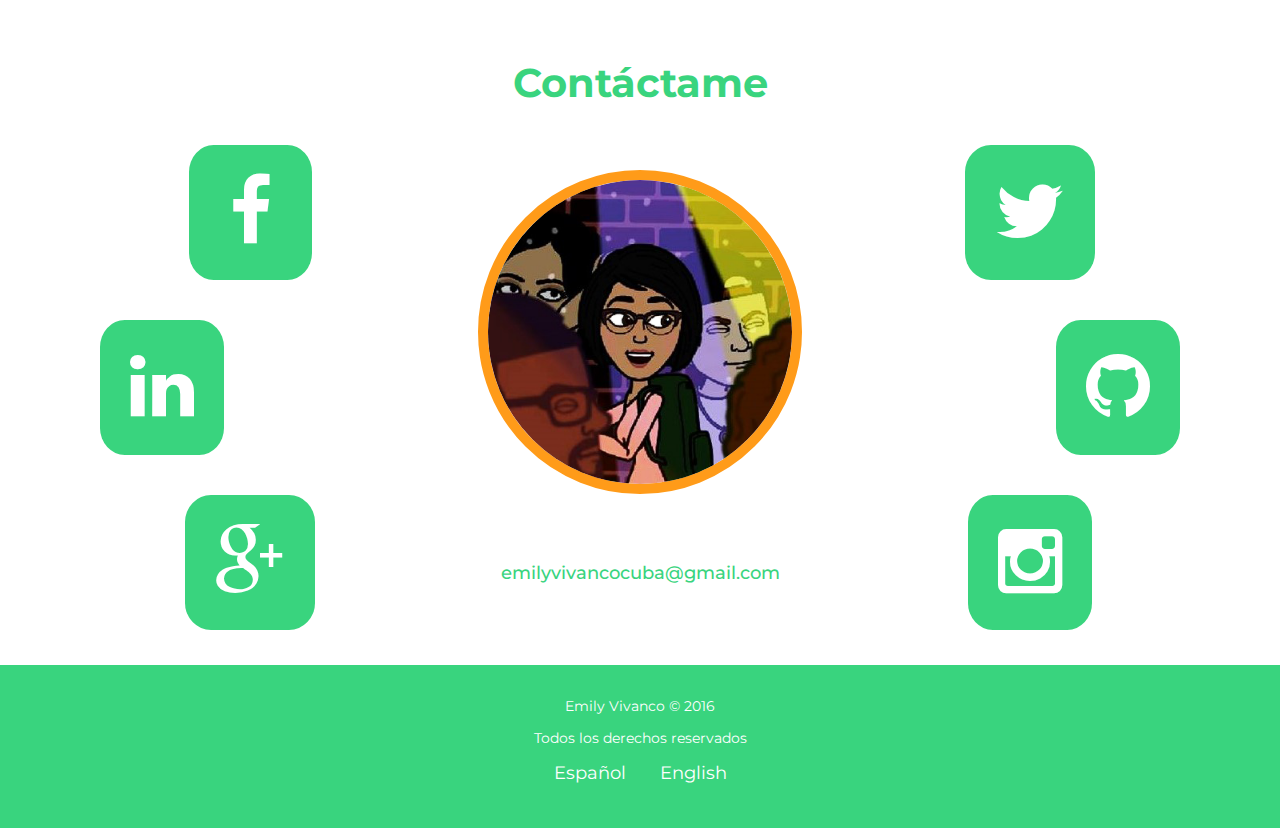
==== commit 7393faeb: "Actualizando http de whatsapp" ====
--- a/index.html
+++ b/index.html
@@ -110,7 +110,7 @@
                   <div class="overlay">
                     <h2>Whatsapp Web</h2>
                     <p>Bootstrap Jquery</p>
-                    <a class="info" target="_blank" href="http://emilyvivancocuba.github.io/whatsapp-web">
+                    <a class="info" target="_blank" href="http://emilyvivancocuba.github.io/whatsapp-examen-final/">
                       Vista Previa <i class="fa fa-eye"></i>
                     </a>
                     <a class="info" target="_blank" href="https://github.com/emilyvivancocuba/whatsapp-web">
@@ -319,4 +319,4 @@
     <script type="text/javascript" src="assets/js/propio.js"></script>
     <script type="text/javascript" src="assets/js/bootstrap.min.js"></script>
   </body>
-</html>+</html>
--- a/assets/css/main.css
+++ b/assets/css/main.css
@@ -457,12 +457,12 @@
 .gif_laboratoria{
   margin-top: 100px;
   margin-bottom: 30px;
-  background-image: url(../images/labo1.gif);
+  background-image: url(../images/labo2.gif);
   display: table;
-  background-color: rgba(0, 0, 0, 0.6);
+  background-color: rgba(0, 0, 0, 0.4);
   background-blend-mode: color;
   background-repeat: no-repeat;
-  background-position: 100% 23%;
+  background-position: 100% 32%;
   background-size: cover;
   height: 180px;
 }
@@ -609,6 +609,22 @@
   .mis_proyectos .row{
     padding-top: 0px;
   }
+  section.w-100 {
+    padding-top: 20px;
+    padding-bottom: 10px;
+  }
+  #acerca_de_mi {
+    padding-top: 20px;
+  }
+  .myself:first-child {
+    margin-top: 20px;
+  }
+  #mis_trabajos {
+    padding-top: 60px;
+  }
+  #mis_trabajos h2:first-child{
+    padding-bottom: 40px;
+  }
 }
 
 @media only screen and (max-width: 515px) {
@@ -620,10 +636,31 @@
     margin-bottom: -43px;
   }
   .hero-text h2 {
-    font-size: 55px;
-  }
-}
-
+    font-size: 50px;
+  }
+  .hero-text h2 span.front{
+    font-size: 30px;
+  }
+  .hero-text h3 {
+    font-size: 18px;
+  }
+  .hero-text h5{
+    font-size: 15px;
+  }
+  .myself{
+    font-size: 15px;
+  }
+  .myself span{
+    font-size: 17px;
+  }
+}
+
+
+@media only screen and (max-width: 440px){
+  #mis_trabajos h2:first-child {
+    padding-bottom: 15px;
+  }
+}
 
 @media only screen and (max-width: 400px){
   .hovereffect a.info {
@@ -635,12 +672,23 @@
   }
 }
 
-
+@media only screen and (max-width: 380px){
+  a.info i{
+    font-size: 14px;
+  }
+  .hovereffect a.info {
+    font-size: 11px;
+  }
+  .circliful {
+    margin-bottom: -28px;
+  }
+}
 
 @media only screen and (max-width: 330px){
   .hovereffect a.info {
     margin: 15px 0 0 0;
   }
+  
   .iconos-contacto {
     font-size: 35px;
   }
@@ -651,6 +699,9 @@
       padding: 5px 10px;
       font-size: 10px;
   }
+  .icon_h {
+    margin-top: -4px;
+  }
 }
 
 @media only screen and (max-width: 315px){
